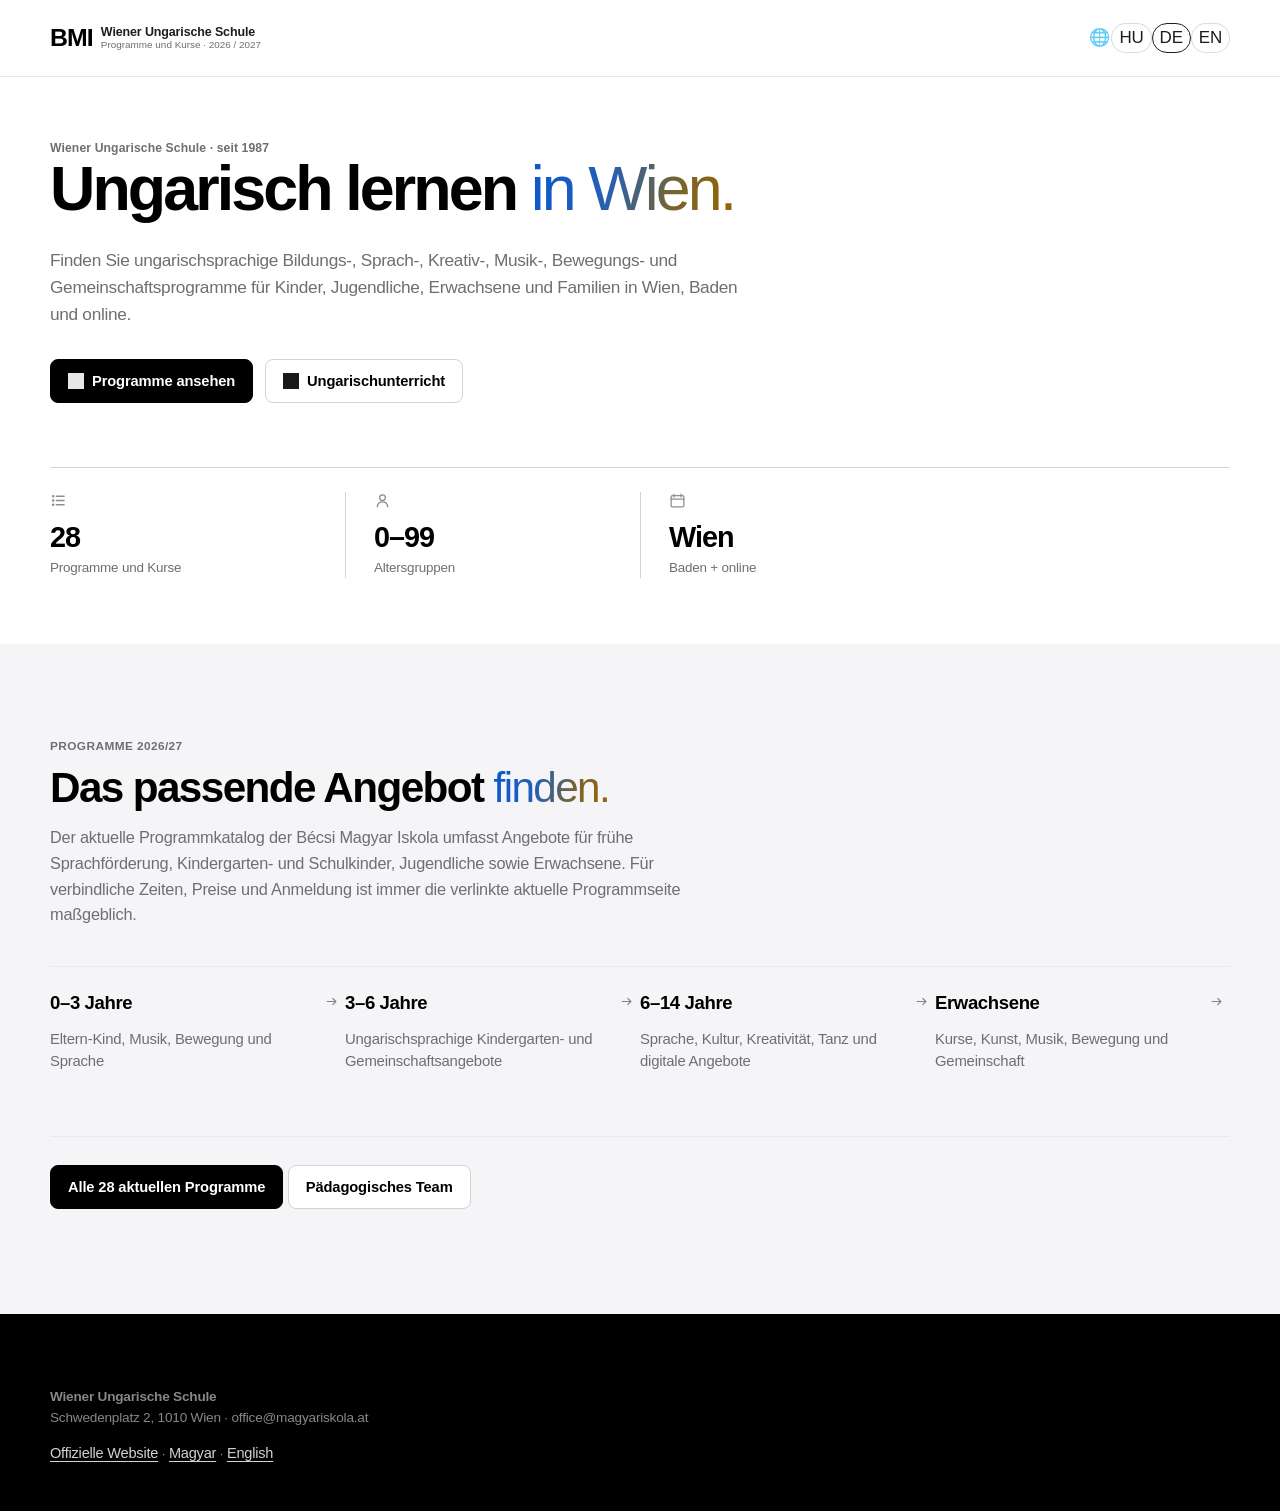
==== de/index.html @ 1c80b3ba "i18n: add German Program Selector landing" ====
<!doctype html>
<html lang="de-AT"><head>
<meta charset="utf-8"><meta name="viewport" content="width=device-width,initial-scale=1,viewport-fit=cover">
<title>Ungarisch lernen in Wien – Programme 2026/27 | Wiener Ungarische Schule</title>
<meta name="description" content="Ungarisch lernen in Wien: aktuelle ungarischsprachige Kurse, Kinderprogramme, Sprachförderung, Kultur- und Gemeinschaftsangebote der Wiener Ungarischen Schule.">
<link rel="canonical" href="https://programvalaszto.magyariskola.at/de/">
<link rel="alternate" hreflang="hu-AT" href="https://programvalaszto.magyariskola.at/"><link rel="alternate" hreflang="de-AT" href="https://programvalaszto.magyariskola.at/de/"><link rel="alternate" hreflang="en" href="https://programvalaszto.magyariskola.at/en/"><link rel="alternate" hreflang="x-default" href="https://programvalaszto.magyariskola.at/">
<meta name="robots" content="index,follow,max-snippet:-1,max-image-preview:large"><meta property="og:locale" content="de_AT"><meta property="og:title" content="Ungarisch lernen in Wien – Programme 2026/27"><meta property="og:description" content="Ungarischsprachige Bildung, Kurse und Gemeinschaftsprogramme in Wien für Kinder und Erwachsene.">
<link rel="stylesheet" href="../styles.css?v=20260929-i18n"><link rel="stylesheet" href="../ui-20260821.css?v=human-editorial-v2"><link rel="stylesheet" href="../recommendation-polish.css?v=human-editorial-v3">
<script type="application/ld+json">{"@context":"https://schema.org","@graph":[{"@type":["EducationalOrganization","School"],"@id":"https://www.magyariskola.at/#school","name":"Bécsi Magyar Iskola","alternateName":["BMI","Wiener Ungarische Schule","WUS"],"url":"https://www.magyariskola.at/","foundingDate":"1987","address":{"@type":"PostalAddress","streetAddress":"Schwedenplatz 2","postalCode":"1010","addressLocality":"Wien","addressCountry":"AT"}},{"@type":"WebPage","@id":"https://programvalaszto.magyariskola.at/de/#page","url":"https://programvalaszto.magyariskola.at/de/","name":"Ungarisch lernen in Wien – Programme 2026/27","inLanguage":"de-AT","about":{"@id":"https://www.magyariskola.at/#school"}}]}</script>
</head><body>
<a class="skip-link" href="#main">Zum Inhalt</a>
<header class="site-head"><div class="wrap head-in"><a class="brand" href="./"><img class="brand-logo" src="../bmi-header-logo.png" alt="Wiener Ungarische Schule" width="168" height="83"><span><span class="n">Wiener Ungarische Schule</span><br><span class="s">Programme und Kurse · 2026 / 2027</span></span></a><nav class="nav" aria-label="Hauptnavigation"><a class="item" href="#programme">Programme</a><a class="item" href="https://tanarok.magyariskola.at/de/">Pädagog:innen</a><a class="item" href="https://www.magyariskola.at/">Schule</a></nav><div class="lang-switcher" aria-label="Sprache"><span aria-hidden="true">🌐</span><a href="/" lang="hu">HU</a><a href="/de/" lang="de" aria-current="page">DE</a><a href="/en/" lang="en">EN</a></div></div></header>
<main id="main">
<section class="hero"><div class="wrap"><div class="hero-meta"><span class="eyebrow">Wiener Ungarische Schule · seit 1987</span></div><h1>Ungarisch lernen <span class="headline-accent">in Wien.</span></h1><p class="lead">Finden Sie ungarischsprachige Bildungs-, Sprach-, Kreativ-, Musik-, Bewegungs- und Gemeinschaftsprogramme für Kinder, Jugendliche, Erwachsene und Familien in Wien, Baden und online.</p><div class="hero-actions"><a class="btn" href="#programme">Programme ansehen</a><a class="btn ghost" href="https://www.magyariskola.at/magyar-nyelv-oktat%C3%A1s-b%C3%A9cs">Ungarischunterricht</a></div><div class="stats"><div class="stat"><b>28</b><span>Programme und Kurse</span></div><div class="stat"><b>0–99</b><span>Altersgruppen</span></div><div class="stat"><b>Wien</b><span>Baden + online</span></div></div></div></section>
<section class="section tint" id="programme"><div class="wrap"><div class="section-head"><div class="kicker">Programme 2026/27</div><h2>Das passende Angebot <span class="headline-accent">finden.</span></h2><p>Der aktuelle Programmkatalog der Bécsi Magyar Iskola umfasst Angebote für frühe Sprachförderung, Kindergarten- und Schulkinder, Jugendliche sowie Erwachsene. Für verbindliche Zeiten, Preise und Anmeldung ist immer die verlinkte aktuelle Programmseite maßgeblich.</p></div>
<div class="tiles"><a class="tile" href="../korosztalyok.html#0-3"><b>0–3 Jahre</b><span>Eltern-Kind, Musik, Bewegung und Sprache</span></a><a class="tile" href="../korosztalyok.html#3-6"><b>3–6 Jahre</b><span>Ungarischsprachige Kindergarten- und Gemeinschaftsangebote</span></a><a class="tile" href="../korosztalyok.html#6-14"><b>6–14 Jahre</b><span>Sprache, Kultur, Kreativität, Tanz und digitale Angebote</span></a><a class="tile" href="../korosztalyok.html#felnott"><b>Erwachsene</b><span>Kurse, Kunst, Musik, Bewegung und Gemeinschaft</span></a></div>
<p style="margin-top:28px"><a class="btn" href="../foglalkozasok.html">Alle 28 aktuellen Programme</a> <a class="btn ghost" href="https://tanarok.magyariskola.at/de/">Pädagogisches Team</a></p></div></section>
</main>
<footer class="site-foot"><div class="wrap"><p><strong>Wiener Ungarische Schule</strong><br>Schwedenplatz 2, 1010 Wien · office@magyariskola.at</p><p><a href="https://www.magyariskola.at/">Offizielle Website</a> · <a href="/">Magyar</a> · <a href="/en/">English</a></p></div></footer>
</body></html>
---- styles.css ----
/* BMIPROGRAM — neutral structural foundation, 2026/27
   Visual decisions live in ui-20260821.css. This file contains restrained layout and component primitives only. */
:root{
  --ink:#1d1d1f;
  --muted:#6e6e73;
  --paper:#ffffff;
  --soft:#f5f5f7;
  --line:#d2d2d7;
  --radius:8px;
  --radius-sm:6px;
  --max:1180px;
}
*{box-sizing:border-box}
html{scroll-behavior:smooth;-webkit-text-size-adjust:100%}
body{margin:0;background:var(--paper);color:var(--ink);font-family:-apple-system,BlinkMacSystemFont,"SF Pro Text","SF Pro Display","Helvetica Neue",Helvetica,Arial,sans-serif;font-size:16px;line-height:1.58;-webkit-font-smoothing:antialiased}
img,svg{max-width:100%;height:auto}
a{color:inherit;text-decoration-thickness:.08em;text-underline-offset:.18em}
button,input,select,textarea{font:inherit}
[hidden]{display:none!important}
.wrap{width:min(calc(100% - 40px),var(--max));margin-inline:auto}
.skip-link{position:fixed;left:12px;top:12px;z-index:1000;transform:translateY(-180%);padding:10px 14px;border-radius:var(--radius);background:#000;color:#fff;font-weight:700}
.skip-link:focus{transform:none}
.site-head{position:sticky;top:0;z-index:100;background:#fff;border-bottom:1px solid var(--line)}
.head-in{min-height:76px;display:flex;align-items:center;justify-content:space-between;gap:20px}
.head-in::after{content:none!important;display:none!important}
.brand{display:flex;align-items:center;gap:11px;color:var(--ink);text-decoration:none;min-width:0}
.brand img{flex:0 0 auto}
.brand .n{font-weight:700;letter-spacing:-.015em}
.brand .s{font-size:.78rem;color:var(--muted)}
.nav{display:flex;align-items:center;gap:8px}
.nav .item{padding:10px 8px;text-decoration:none;color:var(--ink);font-size:.94rem;font-weight:600}
.jubilee-link{white-space:nowrap}
.btn{display:inline-flex;align-items:center;justify-content:center;gap:8px;min-height:44px;padding:10px 17px;border:1px solid #000;border-radius:var(--radius);background:#000;color:#fff;text-decoration:none;font-weight:700;cursor:pointer}
.btn.ghost{background:#fff;color:#000;border-color:var(--line)}
.menu-btn{display:none;border:1px solid var(--line);background:#fff;color:var(--ink);border-radius:var(--radius-sm);padding:9px 13px;font-weight:700}
.drawer{display:none;border-top:1px solid var(--line);background:#fff}
.drawer.open{display:block}
.drawer .wrap{padding-block:9px 16px}
.drawer a{display:block;padding:11px 2px;border-bottom:1px solid var(--line);color:var(--ink);text-decoration:none;font-weight:600}
.hero{padding:76px 0 58px;background:#fff}
.eyebrow,.kicker{display:inline-flex;align-items:center;gap:7px;color:var(--muted);font-weight:700;letter-spacing:.02em;font-size:.84rem}
.hero h1{max-width:900px;margin:15px 0 20px;font-size:clamp(2.35rem,6.2vw,4.8rem);line-height:.98;letter-spacing:-.055em}
.hero h1 .hl{position:relative;color:inherit}
.headline-accent{color:#0B57D0;font-weight:560}
@supports ((-webkit-background-clip:text) or (background-clip:text)){
  .headline-accent{background:linear-gradient(105deg,#0B57D0 0%,#245FB5 38%,#78642D 70%,#9A6400 100%);-webkit-background-clip:text;background-clip:text;color:transparent;-webkit-text-fill-color:transparent}
}
@media(forced-colors:active){.headline-accent{background:none;color:CanvasText;-webkit-text-fill-color:CanvasText}}
main p strong{color:var(--ink);font-weight:650}
.lead{max-width:800px;margin:0;color:var(--muted);font-size:clamp(1.03rem,1.8vw,1.25rem);line-height:1.65}
.hero-actions{display:flex;flex-wrap:wrap;gap:10px;margin-top:28px}
.stats{display:grid;grid-template-columns:repeat(4,1fr);gap:0;margin-top:42px}
.stat{padding:18px 20px;background:transparent;border:0}
.stat b{display:block;font-size:1.65rem;line-height:1.1;color:#000}
.stat span{display:block;margin-top:4px;color:var(--muted);font-size:.9rem}
.section{padding:70px 0;background:#fff}
.section.tint{background:var(--soft)}
.section-head{max-width:760px;margin-bottom:28px}
.section-head h2{margin:7px 0 10px;font-size:clamp(1.75rem,3.7vw,2.8rem);line-height:1.08;letter-spacing:-.035em}
.section-head p{margin:0;color:var(--muted);font-size:1.05rem}
.tiles{display:grid;grid-template-columns:repeat(4,minmax(0,1fr));gap:14px}
.tile{display:flex;flex-direction:column;min-height:170px;padding:21px;border:1px solid var(--line);border-radius:0;background:#fff;color:var(--ink);text-decoration:none}
.tile .em{font-size:1.8rem;margin-bottom:14px}
.tile b{font-size:1.06rem}
.tile>span:last-child{margin-top:5px;color:var(--muted);font-size:.93rem}
.prog{display:flex;gap:7px;margin:18px 0 22px}
.prog i{display:block;width:44px;height:5px;border-radius:0;background:var(--line)}
.prog i.on{background:#000}
#wizard{min-height:250px}
.wizard-card{padding:26px;border:1px solid var(--line);border-radius:0;background:#fff}
.wizard-card h3{margin:0 0 8px;font-size:1.42rem}
.wizard-card p{margin:0 0 18px;color:var(--muted)}
.choice-grid{display:grid;grid-template-columns:repeat(2,minmax(0,1fr));gap:10px}
.choice{width:100%;padding:14px 15px;border:1px solid var(--line);border-radius:var(--radius-sm);background:#fff;color:var(--ink);text-align:left;font-weight:600;cursor:pointer}
.wizard-nav{display:flex;justify-content:space-between;gap:10px;flex-wrap:wrap}
.result-grid{display:grid;grid-template-columns:repeat(3,minmax(0,1fr));gap:12px}
.result-card{padding:18px;border:1px solid var(--line);border-radius:0;background:#fff}
.result-card b{display:block;margin-bottom:5px}
.result-when{display:block;color:var(--muted);font-size:.9rem;margin:4px 0 10px}
.result-reason{font-size:.92rem}
.filters{display:flex;flex-wrap:wrap;gap:8px;margin:20px 0 18px}
.fchip{border:1px solid var(--line);background:#fff;color:var(--ink);border-radius:var(--radius-sm);padding:9px 13px;font-weight:600;cursor:pointer}
.count{color:var(--muted);font-weight:600}
.list{display:grid;gap:15px}
.item{padding:24px;border:1px solid var(--line);border-radius:0;background:#fff}
.item h3{margin:0 0 2px;font-size:1.35rem;line-height:1.25}
.item h3 a{text-decoration:none;color:var(--ink)}
.sub{color:var(--muted);font-size:.94rem}
.chips{display:flex;flex-wrap:wrap;gap:7px;margin-top:13px}
.chip{display:inline-flex;align-items:center;padding:6px 10px;border-radius:0;background:var(--soft);color:var(--ink);font-size:.8rem;font-weight:700}
.chip.age{background:var(--soft);color:var(--ink)}
.desc{color:var(--muted)}
.kv{list-style:none;margin:17px 0 0;padding:0;border-top:1px solid var(--line)}
.kv li{display:grid;grid-template-columns:minmax(95px,145px) 1fr;gap:14px;padding:9px 0;border-bottom:1px solid var(--line)}
.kv .k{font-weight:700;color:var(--ink)}
.bio{margin-top:16px;padding:15px 16px;border-radius:0;background:var(--soft);border:1px solid var(--line)}
.bio p{margin:5px 0 0}
.press{font-size:.9rem;color:var(--muted)}
.press span{font-weight:700;color:var(--ink)}
.site-foot{padding:46px 0 30px;background:#000;color:#d2d2d7}
.site-foot a{color:#fff}
.site-foot h4{margin:0 0 10px;color:#fff}
.foot-cols{display:grid;grid-template-columns:1.3fr 1fr 1fr;gap:32px}
.site-foot>div>p{color:#86868b;font-size:.85rem}
.footer-trust{margin-top:28px;padding-top:24px;border-top:1px solid #333}
.footer-trust p{color:#d2d2d7}
.official-note{max-width:900px}
.trust-links{display:flex;flex-wrap:wrap;gap:8px 16px;margin:12px 0}
.creator-credit{margin-bottom:0}
.faq,.faq-list{display:grid;gap:12px}
.faq details,.faq-item,details.faq{padding:17px 19px;border:1px solid var(--line);border-radius:0;background:#fff}
.faq summary,.faq-item summary,details.faq summary{cursor:pointer;font-weight:700}
.faq details p,.faq-item p,details.faq p{color:var(--muted)}
.faq-contact{margin-top:30px}
section[id]{scroll-margin-top:92px}
:focus-visible{outline:3px solid #000;outline-offset:3px}
@media(max-width:1120px){
  .nav{display:none}.menu-btn{display:inline-flex;margin-left:auto}
  .tiles{grid-template-columns:repeat(2,minmax(0,1fr))}.stats{grid-template-columns:repeat(2,minmax(0,1fr))}
  .result-grid{grid-template-columns:1fr}.foot-cols{grid-template-columns:1fr 1fr}.hero{padding-top:56px}
}
@media(max-width:640px){
  .wrap{width:min(calc(100% - 28px),var(--max))}.head-in{min-height:68px;gap:10px}.brand .s{display:none}
  .hero{padding:46px 0 42px}.hero h1{font-size:clamp(2.15rem,12vw,3.3rem)}.hero-actions{align-items:stretch}.hero-actions .btn{width:100%}
  .section{padding:50px 0}.tiles,.choice-grid,.stats,.foot-cols{grid-template-columns:1fr}.tile{min-height:0}.item{padding:18px}.kv li{grid-template-columns:1fr;gap:2px}
  .stat{padding:15px 17px}.wizard-card{padding:19px}.site-foot{padding-top:36px}
}
@media(prefers-reduced-motion:reduce){html{scroll-behavior:auto}*,*:before,*:after{transition:none!important;animation:none!important}}
.brand-logo{display:block;width:150px;max-height:54px;height:auto;flex:0 0 auto;object-fit:contain;object-position:left center}
@media(max-width:640px){.brand-logo{width:118px;max-height:44px}}

/* Contextual vector icon system — semantic, monochrome, no emoji/pseudo-font glyphs. */
.site-head .nav .item,.site-head .nav .btn,.site-head .drawer a{position:relative!important}
.site-head .nav .item{padding-left:22px!important}
.site-head .drawer a{padding-left:30px!important}
.site-head .nav a::after,.site-head .drawer a::after,.hero-actions a::before,.stat::before,a.tile::after{content:"";display:block;background-color:currentColor;-webkit-mask-repeat:no-repeat;mask-repeat:no-repeat;-webkit-mask-position:center;mask-position:center;-webkit-mask-size:contain;mask-size:contain;opacity:.72}
.site-head .nav a::after,.site-head .drawer a::after{position:absolute;width:14px;height:14px;left:0;top:50%;transform:translateY(-50%)}
.site-head a[href="index.html"]::after{--vicon:url("data:image/svg+xml,%3Csvg xmlns='http://www.w3.org/2000/svg' viewBox='0 0 24 24' fill='none' stroke='black' stroke-width='1.8' stroke-linecap='round' stroke-linejoin='round'%3E%3Cpath d='M12 3l1.55 4.45L18 9l-4.45 1.55L12 15l-1.55-4.45L6 9l4.45-1.55L12 3Z'/%3E%3C/svg%3E");-webkit-mask-image:var(--vicon);mask-image:var(--vicon)}
.site-head a[href="foglalkozasok.html"]::after{--vicon:url("data:image/svg+xml,%3Csvg xmlns='http://www.w3.org/2000/svg' viewBox='0 0 24 24' fill='none' stroke='black' stroke-width='1.8'%3E%3Crect x='4' y='4' width='6' height='6' rx='1'/%3E%3Crect x='14' y='4' width='6' height='6' rx='1'/%3E%3Crect x='4' y='14' width='6' height='6' rx='1'/%3E%3Crect x='14' y='14' width='6' height='6' rx='1'/%3E%3C/svg%3E");-webkit-mask-image:var(--vicon);mask-image:var(--vicon)}
.site-head a[href="korosztalyok.html"]::after{--vicon:url("data:image/svg+xml,%3Csvg xmlns='http://www.w3.org/2000/svg' viewBox='0 0 24 24' fill='none' stroke='black' stroke-width='1.8' stroke-linecap='round'%3E%3Ccircle cx='9' cy='8' r='3'/%3E%3Cpath d='M3.5 19c.5-3 2.5-5 5.5-5s5 2 5.5 5'/%3E%3Ccircle cx='17' cy='9' r='2.3'/%3E%3Cpath d='M15.5 14.5c2.7-.3 4.7 1.4 5 4'/%3E%3C/svg%3E");-webkit-mask-image:var(--vicon);mask-image:var(--vicon)}
.site-head a[href="gyik.html"]::after{--vicon:url("data:image/svg+xml,%3Csvg xmlns='http://www.w3.org/2000/svg' viewBox='0 0 24 24' fill='none' stroke='black' stroke-width='1.8' stroke-linecap='round'%3E%3Ccircle cx='12' cy='12' r='9'/%3E%3Cpath d='M9.7 9a2.5 2.5 0 0 1 4.7 1.2c0 2-2.4 2.3-2.4 4M12 17.5h.01'/%3E%3C/svg%3E");-webkit-mask-image:var(--vicon);mask-image:var(--vicon)}
.site-head a[href*="tortenetunk"]::after{--vicon:url("data:image/svg+xml,%3Csvg xmlns='http://www.w3.org/2000/svg' viewBox='0 0 24 24' fill='none' stroke='black' stroke-width='1.8' stroke-linejoin='round'%3E%3Cpath d='M12 3l2.2 4.4L19 8.1l-3.5 3.4.8 4.8L12 14l-4.3 2.3.8-4.8L5 8.1l4.8-.7L12 3Z'/%3E%3C/svg%3E");-webkit-mask-image:var(--vicon);mask-image:var(--vicon)}
.site-head a[href*="2026.magyariskola.at"]::after{--vicon:url("data:image/svg+xml,%3Csvg xmlns='http://www.w3.org/2000/svg' viewBox='0 0 24 24' fill='none' stroke='black' stroke-width='1.8' stroke-linecap='round' stroke-linejoin='round'%3E%3Cpath d='M6 3h8l4 4v14H6zM14 3v5h5M9 12h6M9 16h6'/%3E%3C/svg%3E");-webkit-mask-image:var(--vicon);mask-image:var(--vicon)}
.site-head .nav .btn{padding-left:38px!important}.site-head .nav .btn::after{left:16px!important;background-color:#fff;opacity:.9}
.site-head .drawer a[href="https://www.magyariskola.at"]::after{--vicon:url("data:image/svg+xml,%3Csvg xmlns='http://www.w3.org/2000/svg' viewBox='0 0 24 24' fill='none' stroke='black' stroke-width='1.8' stroke-linecap='round' stroke-linejoin='round'%3E%3Cpath d='M4 5.5A3.5 3.5 0 0 1 7.5 2H11v17H7.5A3.5 3.5 0 0 0 4 22zM20 5.5A3.5 3.5 0 0 0 16.5 2H13v17h3.5A3.5 3.5 0 0 1 20 22z'/%3E%3C/svg%3E");-webkit-mask-image:var(--vicon);mask-image:var(--vicon)}
.hero-actions a::before{width:16px;height:16px;flex:0 0 16px;opacity:.9}
.hero-actions a[href="#kereso"]::before{--vicon:url("data:image/svg+xml,%3Csvg xmlns='http://www.w3.org/2000/svg' viewBox='0 0 24 24' fill='none' stroke='black' stroke-width='1.9' stroke-linecap='round' stroke-linejoin='round'%3E%3Cpath d='M5 12h13M14 7l5 5-5 5'/%3E%3C/svg%3E");-webkit-mask-image:var(--vicon);mask-image:var(--vicon)}
.hero-actions a[href="foglalkozasok.html"]::before{--vicon:url("data:image/svg+xml,%3Csvg xmlns='http://www.w3.org/2000/svg' viewBox='0 0 24 24' fill='none' stroke='black' stroke-width='1.8' stroke-linecap='round'%3E%3Cpath d='M9 6h11M9 12h11M9 18h11'/%3E%3Ccircle cx='4.5' cy='6' r='1'/%3E%3Ccircle cx='4.5' cy='12' r='1'/%3E%3Ccircle cx='4.5' cy='18' r='1'/%3E%3C/svg%3E");-webkit-mask-image:var(--vicon);mask-image:var(--vicon)}
.hero-actions .ghost::before{background-color:#000}
.stat::before{width:17px;height:17px;margin-bottom:13px;color:var(--muted);background-color:var(--muted);opacity:.78}
.stat:nth-child(1)::before{--vicon:url("data:image/svg+xml,%3Csvg xmlns='http://www.w3.org/2000/svg' viewBox='0 0 24 24' fill='none' stroke='black' stroke-width='1.8' stroke-linecap='round'%3E%3Cpath d='M9 6h11M9 12h11M9 18h11'/%3E%3Ccircle cx='4.5' cy='6' r='1'/%3E%3Ccircle cx='4.5' cy='12' r='1'/%3E%3Ccircle cx='4.5' cy='18' r='1'/%3E%3C/svg%3E");-webkit-mask-image:var(--vicon);mask-image:var(--vicon)}
.stat:nth-child(2)::before{--vicon:url("data:image/svg+xml,%3Csvg xmlns='http://www.w3.org/2000/svg' viewBox='0 0 24 24' fill='none' stroke='black' stroke-width='1.8' stroke-linecap='round'%3E%3Ccircle cx='12' cy='8' r='4'/%3E%3Cpath d='M4.5 21c.7-4.4 3.1-7 7.5-7s6.8 2.6 7.5 7'/%3E%3C/svg%3E");-webkit-mask-image:var(--vicon);mask-image:var(--vicon)}
.stat:nth-child(3)::before{--vicon:url("data:image/svg+xml,%3Csvg xmlns='http://www.w3.org/2000/svg' viewBox='0 0 24 24' fill='none' stroke='black' stroke-width='1.8' stroke-linecap='round'%3E%3Crect x='3' y='5' width='18' height='16' rx='2'/%3E%3Cpath d='M7 3v4M17 3v4M3 10h18'/%3E%3C/svg%3E");-webkit-mask-image:var(--vicon);mask-image:var(--vicon)}
.stat:nth-child(4)::before{--vicon:url("data:image/svg+xml,%3Csvg xmlns='http://www.w3.org/2000/svg' viewBox='0 0 24 24' fill='none' stroke='black' stroke-width='1.8' stroke-linecap='round' stroke-linejoin='round'%3E%3Cpath d='M12 21s6-5.2 6-11a6 6 0 1 0-12 0c0 5.8 6 11 6 11Z'/%3E%3Ccircle cx='12' cy='10' r='2'/%3E%3C/svg%3E");-webkit-mask-image:var(--vicon);mask-image:var(--vicon)}
a.tile{position:relative!important;padding-right:34px!important}a.tile::after{position:absolute;width:15px;height:15px;right:6px;top:27px;--vicon:url("data:image/svg+xml,%3Csvg xmlns='http://www.w3.org/2000/svg' viewBox='0 0 24 24' fill='none' stroke='black' stroke-width='1.8' stroke-linecap='round' stroke-linejoin='round'%3E%3Cpath d='M5 12h13M14 7l5 5-5 5'/%3E%3C/svg%3E");-webkit-mask-image:var(--vicon);mask-image:var(--vicon);opacity:.52}
@media(max-width:640px){.site-head .drawer a{padding-left:30px!important}.stat::before{margin-bottom:10px}a.tile::after{top:23px;right:2px}}
\n
.lang-switcher{display:flex;align-items:center;gap:6px;margin-left:auto;font-size:12px;font-weight:700;letter-spacing:.04em;white-space:nowrap}
.lang-switcher>span{opacity:.65;margin-right:2px}
.lang-switcher a{display:inline-flex;align-items:center;justify-content:center;min-width:30px;height:30px;padding:0 7px;border:1px solid rgba(23,48,66,.16);border-radius:999px;text-decoration:none;color:inherit;background:#fff}
.lang-switcher a:hover,.lang-switcher a:focus-visible,.lang-switcher a[aria-current="page"]{border-color:currentColor}
@media(max-width:900px){.lang-switcher{margin-left:8px}.lang-switcher a{min-width:28px;height:28px;padding:0 6px}}
---- ui-20260821.css ----
/* BMIPROGRAM — human editorial monochrome design system, 2026/27
   Quiet institutional design: restrained, typographic, useful.
   Uses the operating system UI font stack; no proprietary font files are bundled. */
:root{
  --ink:#1d1d1f;
  --black:#000000;
  --muted:#6e6e73;
  --muted-2:#86868b;
  --paper:#ffffff;
  --soft:#f5f5f7;
  --soft-2:#fbfbfd;
  --line:#d2d2d7;
  --line-soft:#e8e8ed;
  --focus:#1d1d1f;
  --radius:8px;
  --radius-sm:6px;
  --max:1180px;
}
*{box-sizing:border-box}
html{-webkit-text-size-adjust:100%;scroll-behavior:smooth;background:var(--paper)}
body{margin:0;overflow-x:hidden;background:var(--paper)!important;color:var(--ink)!important;font-family:-apple-system,BlinkMacSystemFont,"SF Pro Text","SF Pro Display","Helvetica Neue",Helvetica,Arial,sans-serif!important;font-size:17px;font-synthesis:none;font-weight:400;letter-spacing:-.012em;line-height:1.5;text-rendering:optimizeLegibility;-webkit-font-smoothing:antialiased}
a{color:inherit}.wrap{width:min(calc(100% - 48px),var(--max))!important;margin-inline:auto}.skip-link{background:var(--black)!important;color:#fff!important}

/* Header: opaque, calm, institutional. No glassmorphism. */
.site-head{position:sticky!important;top:0;z-index:50;background:var(--paper)!important;color:var(--ink)!important;border-bottom:1px solid var(--line-soft)!important;box-shadow:none!important;-webkit-backdrop-filter:none!important;backdrop-filter:none!important}
.head-in{min-height:62px!important;gap:24px!important}.brand{display:flex!important;align-items:center!important;gap:12px!important;color:var(--ink)!important;text-decoration:none!important;min-width:0}.brand::before{content:"BMI";display:inline-block;color:var(--black);font-size:.96rem;line-height:1;font-weight:700;letter-spacing:-.02em;white-space:nowrap}.brand .n{color:var(--ink)!important;font-size:.92rem!important;font-weight:600!important;letter-spacing:-.01em!important}.brand .s{color:var(--muted)!important;font-size:.72rem!important;font-weight:400!important;letter-spacing:0!important}.brand-logo{position:absolute!important;width:1px!important;height:1px!important;max-width:1px!important;max-height:1px!important;opacity:0!important;overflow:hidden!important;pointer-events:none!important}.nav{gap:24px!important}.nav .item{display:inline-flex!important;align-items:center!important;padding:8px 0!important;background:transparent!important;border:0!important;color:var(--muted)!important;font-size:.78rem!important;font-weight:500!important;text-decoration:none!important;white-space:nowrap!important}.nav .item::before,.drawer a::before{display:none!important;content:none!important}.nav .item:hover,.nav .item:focus-visible,.nav .item[aria-current="page"]{background:transparent!important;color:var(--black)!important;box-shadow:none!important}.menu-btn{display:none;margin-left:auto;min-height:36px!important;padding:7px 10px!important;border:1px solid var(--line)!important;border-radius:var(--radius-sm)!important;background:var(--paper)!important;color:var(--black)!important;box-shadow:none!important;font:inherit!important;font-size:.84rem!important;font-weight:600!important}.drawer{background:var(--paper)!important;border-top:1px solid var(--line-soft)!important;box-shadow:none!important}.drawer .wrap{padding-top:5px!important;padding-bottom:18px!important}.drawer a{display:block!important;padding:14px 0!important;border-bottom:1px solid var(--line-soft)!important;background:transparent!important;color:var(--ink)!important;font-size:.96rem!important;font-weight:500!important;text-decoration:none!important}.drawer a:hover,.drawer a:focus-visible,.drawer a[aria-current="page"]{background:transparent!important;color:var(--black)!important;box-shadow:none!important}

/* Hero: editorial scale, not a promotional AI landing-page billboard. */
.hero{position:relative!important;isolation:isolate;min-height:auto!important;overflow:hidden!important;padding:94px 0 66px!important;background:var(--paper)!important;color:var(--ink)!important;border:0!important}.hero::before,.hero::after{display:none!important;content:none!important;animation:none!important}.hero .vienna-skyline{display:none!important}.hero .wrap{position:relative;z-index:2}.hero-mark{width:clamp(156px,18vw,218px)!important;margin:0 0 32px!important;line-height:0!important}.hero-mark img{display:block!important;width:100%!important;height:auto!important;max-height:108px!important;object-fit:contain!important;object-position:left center!important;filter:grayscale(1) contrast(1.05)!important;opacity:.94!important}.eyebrow{display:inline-flex!important;align-items:center!important;padding:0!important;border:0!important;border-radius:0!important;background:transparent!important;box-shadow:none!important;color:var(--muted)!important;filter:grayscale(1);font-size:.76rem!important;font-weight:600!important;letter-spacing:.01em!important;text-transform:none!important}.hero h1{max-width:880px!important;margin:20px 0 27px!important;color:var(--black)!important;font-family:-apple-system,BlinkMacSystemFont,"SF Pro Display","Helvetica Neue",Helvetica,Arial,sans-serif!important;font-size:clamp(3rem,5.8vw,5rem)!important;font-weight:620!important;letter-spacing:-.052em!important;line-height:.98!important;text-wrap:balance;text-shadow:none!important}.hero h1 .hl{color:var(--black)!important;text-shadow:none!important}.hero h1 .hl svg{display:none!important}.hero .lead{max-width:700px!important;margin:0!important;color:var(--muted)!important;font-size:clamp(1.05rem,1.35vw,1.2rem)!important;font-weight:400!important;letter-spacing:-.018em!important;line-height:1.55!important;text-shadow:none!important}.hero-actions{display:flex!important;flex-wrap:wrap!important;gap:12px!important;margin-top:31px!important}

/* Controls: practical rectangular controls, not a sea of pills. */
.btn{min-height:44px!important;padding:10px 17px!important;border:1px solid var(--black)!important;border-radius:var(--radius)!important;background:var(--black)!important;color:#fff!important;box-shadow:none!important;font:inherit!important;font-size:.92rem!important;font-weight:600!important;letter-spacing:-.01em!important;text-decoration:none!important;transition:background-color .14s ease,color .14s ease,border-color .14s ease!important}.btn:hover,.btn:focus-visible{background:#2c2c2e!important;border-color:#2c2c2e!important;color:#fff!important;box-shadow:none!important;transform:none!important}.btn.ghost{background:var(--paper)!important;color:var(--black)!important;border-color:var(--line)!important;box-shadow:none!important}.btn.ghost:hover,.btn.ghost:focus-visible{background:var(--soft)!important;color:var(--black)!important;border-color:#b8b8bd!important}.btn.sun{background:var(--black)!important;color:#fff!important;border-color:var(--black)!important;box-shadow:none!important}.choice{min-height:56px!important;border:1px solid var(--line)!important;border-radius:var(--radius-sm)!important;background:var(--paper)!important;color:var(--ink)!important;box-shadow:none!important;font-weight:500!important}.choice:hover,.choice:focus-visible{border-color:var(--black)!important;background:var(--paper)!important;color:var(--black)!important}.choice[aria-pressed="true"],.choice.selected{background:var(--black)!important;border-color:var(--black)!important;color:#fff!important}.fchip{border:1px solid var(--line)!important;border-radius:var(--radius-sm)!important;background:var(--paper)!important;color:var(--ink)!important;box-shadow:none!important;font-weight:500!important}.fchip:hover,.fchip:focus-visible{border-color:var(--black)!important;background:var(--paper)!important;color:var(--black)!important}.fchip[aria-pressed="true"]{background:var(--black)!important;border-color:var(--black)!important;color:#fff!important}

/* Facts remain part of the hero. */
.stats{display:grid!important;grid-template-columns:repeat(4,minmax(0,1fr))!important;gap:0!important;margin-top:64px!important;padding:24px 0 0!important;border-top:1px solid var(--line)!important;background:transparent!important}.stat{min-width:0!important;padding:0 28px 0 0!important;border:0!important;border-radius:0!important;background:transparent!important;box-shadow:none!important;-webkit-backdrop-filter:none!important;backdrop-filter:none!important}.stat:not(:first-child){padding-left:28px!important;border-left:1px solid var(--line)!important}.stat b{display:block!important;color:var(--black)!important;font-size:1.8rem!important;font-weight:600!important;letter-spacing:-.035em!important;line-height:1.05!important;text-shadow:none!important}.stat span{display:block!important;margin-top:6px!important;color:var(--muted)!important;font-size:.84rem!important;opacity:1!important;text-shadow:none!important}

/* Sections: quieter scale and less templated alternation. */
.section{position:relative!important;padding:88px 0!important;background:var(--paper)!important;color:var(--ink)!important}.section.tint{background:var(--soft)!important}.section-head{max-width:760px!important;margin-bottom:38px!important}.section-head h2{margin:8px 0 14px!important;color:var(--black)!important;font-family:-apple-system,BlinkMacSystemFont,"SF Pro Display","Helvetica Neue",Helvetica,Arial,sans-serif!important;font-size:clamp(2.1rem,4.1vw,3.65rem)!important;font-weight:620!important;letter-spacing:-.045em!important;line-height:1.02!important}.section-head p{max-width:690px!important;color:var(--muted)!important;font-size:1.02rem!important;line-height:1.58!important}.kicker{color:var(--muted)!important;font-size:.74rem!important;font-weight:600!important;letter-spacing:.035em!important;text-transform:uppercase!important}

/* Content blocks: editorial rows and rules instead of rounded floating cards. */
.tiles{gap:0!important;border-top:1px solid var(--line-soft)!important}.tile,.item,.result-card,details.faq,.wizard-card{background:transparent!important;border:0!important;box-shadow:none!important;color:var(--ink)!important}.tiles>.tile{padding:25px 20px 26px 0!important;border-bottom:1px solid var(--line-soft)!important;border-radius:0!important}.tiles>.tile:not(:last-child){border-right:0!important}a.tile{transition:none!important}a.tile:hover,a.tile:focus-visible{border-color:var(--line)!important;transform:none!important;box-shadow:none!important;background:transparent!important}div.tile{border-radius:0!important;box-shadow:none!important}.tile .em{display:none!important}.tile b,.item h3 a,.result-title{color:var(--black)!important;font-weight:600!important;letter-spacing:-.02em!important}.tile b{display:block!important;margin-bottom:8px!important;font-size:1.16rem!important;line-height:1.22!important}.tile>span:last-child,.sub,.desc,.result-meta,.result-when,details.faq p{color:var(--muted)!important}.tile>span:last-child{display:block!important;line-height:1.52!important}.item{padding:26px 0!important;border-bottom:1px solid var(--line-soft)!important;border-radius:0!important}.item:first-child{border-top:1px solid var(--line-soft)!important}.item h3{margin-bottom:8px!important}.item h3 a:hover{color:var(--black)!important;text-decoration:underline!important;text-underline-offset:3px}.chip{padding:0 10px 0 0!important;border:0!important;border-radius:0!important;background:transparent!important;color:var(--muted)!important;font-size:.76rem!important}.chip.age{background:transparent!important;color:var(--ink)!important;font-weight:600!important}.kv .k{color:var(--ink)!important;font-weight:600!important}.bio{background:transparent!important;border:0!important;border-left:2px solid var(--line)!important;border-radius:0!important;padding-left:16px!important}

/* Finder: one structured form surface, not a floating card stack. */
.wizard-card{padding:30px 0!important;border-top:1px solid var(--line)!important;border-bottom:1px solid var(--line)!important;border-radius:0!important}.wizard-card h3{color:var(--black)!important;font-size:clamp(1.55rem,2.8vw,2.15rem)!important;font-weight:600!important;letter-spacing:-.032em!important}.wizard-card p{color:var(--muted)!important}.prog{gap:6px!important}.prog i{height:2px!important;border-radius:0!important;background:var(--line)!important}.prog i.on{background:var(--black)!important}.step-trail span{background:transparent!important;border-radius:0!important;color:var(--muted-2)!important}.step-trail .current{color:var(--black)!important;border-bottom-color:var(--black)!important}

/* FAQ: document-like accordions. */
.faq-list{gap:0!important;border-top:1px solid var(--line-soft)!important}details.faq{border-radius:0!important;background:transparent!important;border-bottom:1px solid var(--line-soft)!important}details.faq summary{padding:20px 0!important;color:var(--black)!important;font-weight:600!important;letter-spacing:-.015em!important}details.faq p{padding:0 0 22px!important;line-height:1.58!important}

/* Footer */
.site-foot{padding:58px 0 32px!important;background:var(--black)!important;color:#f5f5f7!important;border:0!important}.site-foot,.site-foot a{color:#d2d2d7!important}.site-foot a:hover,.site-foot a:focus-visible{color:#fff!important}.site-foot h4{color:#fff!important;font-weight:600!important}.site-foot>div>p,.footer-trust p{color:#86868b!important}

:focus-visible{outline:3px solid var(--focus)!important;outline-offset:4px!important}
@media(max-width:1120px){.nav{display:none!important}.menu-btn{display:inline-flex!important}.hero{padding-top:82px!important}.hero-mark{width:170px!important;margin-bottom:28px!important}}
@media(max-width:720px){.wrap{width:min(calc(100% - 40px),var(--max))!important}.head-in{min-height:58px!important;gap:10px!important}.brand{gap:9px!important}.brand::before{font-size:.9rem!important}.brand .n{font-size:.87rem!important;white-space:nowrap!important}.brand .s{display:none!important}.menu-btn{min-height:34px!important;padding:6px 9px!important}.hero{padding:64px 0 44px!important}.hero-mark{width:138px!important;margin-bottom:24px!important}.hero-mark img{max-height:70px!important}.eyebrow{font-size:.71rem!important}.hero h1{max-width:none!important;margin:17px 0 22px!important;font-size:clamp(2.55rem,11.2vw,3.7rem)!important;line-height:.98!important;letter-spacing:-.052em!important;text-wrap:initial!important}.hero h1 .hl{display:inline-block!important;white-space:nowrap!important;font-size:.7em!important;letter-spacing:-.045em!important}.hero .lead{max-width:31em!important;font-size:1rem!important;line-height:1.52!important}.hero-actions{margin-top:26px!important;gap:9px!important}.hero-actions .btn{width:100%!important;justify-content:center!important;text-align:center!important}.stats{grid-template-columns:repeat(2,minmax(0,1fr))!important;margin-top:46px!important;padding-top:20px!important;row-gap:24px!important}.stat{padding:0 16px 0 0!important}.stat:not(:first-child){padding-left:0!important;border-left:0!important}.stat:nth-child(even){padding-left:18px!important;border-left:1px solid var(--line)!important}.stat b{font-size:1.55rem!important}.stat span{font-size:.77rem!important;margin-top:4px!important}.section{padding:66px 0!important}.section-head{margin-bottom:29px!important}.section-head h2{font-size:clamp(2rem,9vw,2.9rem)!important}.tiles,.choice-grid,.foot-cols{grid-template-columns:1fr!important}.tiles>.tile{padding:21px 0!important}.wizard-card{padding:24px 0!important;border-radius:0!important}.item{padding:21px 0!important;border-radius:0!important}}
@media(max-width:390px){.wrap{width:min(calc(100% - 32px),var(--max))!important}.hero-mark{width:126px!important;margin-bottom:22px!important}.hero h1{font-size:clamp(2.35rem,11.6vw,3.15rem)!important}.hero h1 .hl{font-size:.68em!important}.tiles>.tile{padding:20px 0!important}}
@media(prefers-reduced-motion:reduce){html{scroll-behavior:auto!important}*,*:before,*:after{animation:none!important;transition:none!important;transform:none!important}}

/* Brand identity + hamburger-first navigation, 2026-08-23 */
.site-head .nav{display:none!important}
.site-head .menu-btn{display:inline-flex!important;align-items:center!important;gap:8px!important}
.site-head .menu-btn::before{content:"";width:15px;height:1.5px;display:block;background:currentColor;box-shadow:0 5px 0 currentColor,0 10px 0 currentColor;margin-top:-10px;transform:translateY(5px)}
.hero-identity{display:flex!important;align-items:flex-end!important;gap:24px!important;margin:0 0 34px!important;text-align:left!important}
.hero-identity .hero-mark{flex:0 0 auto!important;margin:0!important;width:clamp(156px,18vw,218px)!important}
.hero-identity .hero-mark img{filter:none!important;opacity:1!important;object-position:left center!important}
.hero-meta{display:flex!important;flex-direction:column!important;align-items:flex-start!important;gap:7px!important;padding-bottom:4px!important;text-align:left!important}
.hero-school-line{display:flex!important;align-items:baseline!important;flex-wrap:wrap!important;gap:7px 12px!important}
.hero-school-name{color:var(--black)!important;font-size:.9rem!important;font-weight:620!important;letter-spacing:-.015em!important}
.hero-founded{font-size:.78rem!important;font-weight:620!important;letter-spacing:.01em!important;text-transform:lowercase!important}
.hero-meta .eyebrow{display:block!important;filter:none!important;text-align:left!important}
@media(max-width:720px){.hero-identity{flex-direction:column!important;align-items:flex-start!important;gap:12px!important;margin-bottom:26px!important}.hero-identity .hero-mark{width:138px!important;margin:0!important}.hero-meta{align-items:flex-start!important;padding-bottom:0!important;text-align:left!important}.hero-school-line{justify-content:flex-start!important;text-align:left!important}.hero-meta .eyebrow{text-align:left!important}.hero h1{margin-top:0!important}}
@media(max-width:390px){.hero-identity .hero-mark{width:126px!important}.hero-school-name{font-size:.84rem!important}.hero-founded{font-size:.72rem!important}}
---- recommendation-polish.css ----
/* BMIPROGRAM — finder-only monochrome refinements. Global design lives in ui-20260821.css. */
/* Editorial emphasis: one tonal accent per headline, selective bold in supporting copy. */
.hero h1 .headline-accent,.section-head h2 .headline-accent{color:#6e6e73!important;font-weight:520!important}
main p strong{color:#1d1d1f!important;font-weight:650!important}
.hero .lead strong,.section-head p strong{letter-spacing:-.01em}
.step-trail{display:flex;flex-wrap:wrap;gap:7px 14px;margin:0 0 24px;padding-bottom:15px;border-bottom:1px solid #e8e8ed;color:#86868b;font-size:.76rem;letter-spacing:0}
.step-trail span{position:relative;white-space:nowrap;padding:4px 0;background:transparent;border:0;border-radius:0}
.step-trail span:not(:last-child)::after{content:'→';position:absolute;left:calc(100% + 5px);color:#b8b8bd}
.step-trail .current{color:#000;font-weight:600;border-bottom:2px solid #000}
.result-grid{align-items:start;gap:0 clamp(40px,4vw,68px)!important;border-top:1px solid #e8e8ed}
.result-card{position:relative;min-width:0;padding:25px 0!important;border-radius:0!important;background:transparent!important;border:0!important;border-bottom:1px solid #e8e8ed!important;box-shadow:none!important}
.result-card-primary{border-color:#000!important;box-shadow:none!important;transform:none!important}
.result-card-primary::before{display:none!important;content:none!important}
.result-title{display:block;margin-top:7px;color:#000!important;font-size:1.16rem;font-weight:600;letter-spacing:-.02em}
.result-meta{margin:5px 0;color:#6e6e73!important;font-size:.91rem;line-height:1.48}
.result-reason{position:relative;margin-top:16px;padding:14px 0 0;border-top:1px solid #e8e8ed;color:#1d1d1f!important;line-height:1.52}
.result-reason::before{display:none!important;content:none!important}
.result-reason strong{display:block;margin-bottom:5px;color:#1d1d1f!important;font-size:.74rem;line-height:1.2;letter-spacing:.025em;text-transform:uppercase}
.external-schools{margin-top:32px;padding:24px 0;border:0;border-top:1px solid #d2d2d7;border-bottom:1px solid #d2d2d7;border-radius:0;background:transparent}
.external-schools>b{display:block;margin-top:7px;font-size:1.03rem;color:#000}
.external-schools p{max-width:760px;color:#6e6e73}
.external-schools .wizard-nav{justify-content:flex-start;margin-top:15px}
.external-schools .btn.ghost{background:#fff!important}
.result-actions{margin-top:28px;padding-top:18px;border-top:1px solid #e8e8ed}
.hero-actions .btn:not(.ghost){color:#fff!important}
.hero-actions .btn:not(.ghost):hover,.hero-actions .btn:not(.ghost):focus-visible{color:#fff!important}
.site-foot .foot-cols{gap:34px}
.site-foot h4{margin-bottom:10px;font-size:.93rem;letter-spacing:-.015em}
.site-foot,.site-foot a{font-size:.91rem;line-height:1.58}
.footer-trust{margin-top:34px;padding-top:22px;border-top:1px solid #2c2c2e}
.footer-trust p{max-width:900px;margin:0 0 9px;font-size:.82rem;line-height:1.52;opacity:1}
.footer-trust .official-note{font-size:.86rem}
.footer-trust .creator-credit{margin-top:13px}
.site-head .brand{align-items:center!important;gap:8px!important}
.site-head .brand::before{font-size:1.55rem!important;line-height:1!important;font-weight:720!important;letter-spacing:-.035em!important}
.site-head .brand>span{display:flex!important;flex-direction:column!important;justify-content:center!important;align-items:flex-start!important;gap:1px!important;line-height:1!important}
.site-head .brand>span>br{display:none!important}
.site-head .brand .n{display:block!important;font-size:.78rem!important;line-height:1.05!important;font-weight:650!important;margin:0!important}
.site-head .brand .s{display:block!important;font-size:.62rem!important;line-height:1.05!important;font-weight:400!important;margin:0!important;white-space:nowrap!important}
.hero-identity{align-items:center!important}.hero-identity .hero-mark{align-self:center!important}.hero-meta{align-self:center!important;justify-content:center!important;padding-bottom:0!important}.hero-school-line{align-items:center!important}.hero-meta .eyebrow{margin:0!important;line-height:1.2!important}
.site-head .menu-btn{display:inline-flex!important;align-items:center!important;justify-content:center!important;gap:9px!important;line-height:1!important}
.site-head .menu-btn::before{content:""!important;display:inline-block!important;flex:0 0 15px!important;width:15px!important;height:12px!important;margin:0!important;background:linear-gradient(to bottom,currentColor 0 1.5px,transparent 1.5px 5.25px,currentColor 5.25px 6.75px,transparent 6.75px 10.5px,currentColor 10.5px 12px)!important;box-shadow:none!important;transform:none!important;align-self:center!important}
.site-head .drawer{background:#f5f5f7!important;border-top:1px solid #e8e8ed!important}.site-head .drawer .wrap{background:#f5f5f7!important}.site-head .drawer a{background:transparent!important;color:#1d1d1f!important;border-bottom-color:#dedee3!important}.site-head .drawer a:hover,.site-head .drawer a:focus-visible,.site-head .drawer a[aria-current="page"]{background:#ececef!important;color:#000!important}
#kereso .wizard-card{max-width:920px;margin-inline:auto}#locationForm{display:grid;gap:18px;margin-top:24px}#locationForm>label{font-size:.82rem;letter-spacing:.01em;color:#3a3a3c}#addressInput{width:100%!important;max-width:none!important;min-height:54px!important;margin-top:7px!important;padding:0 17px!important;border:1px solid #d2d2d7!important;border-radius:14px!important;background:#fff!important;color:#1d1d1f!important;box-shadow:0 1px 0 rgba(0,0,0,.02)!important;outline:none!important;transition:border-color .16s ease,box-shadow .16s ease!important}#addressInput:focus{border-color:#1d1d1f!important;box-shadow:0 0 0 4px rgba(0,0,0,.07)!important}#locationForm .choice-grid[role="group"]{display:grid!important;grid-template-columns:repeat(2,minmax(0,1fr))!important;gap:10px!important;margin-top:0!important;padding:6px!important;border:1px solid #e8e8ed!important;border-radius:16px!important;background:#f5f5f7!important}#locationForm [data-mode]{min-height:48px!important;border:0!important;border-radius:11px!important;background:transparent!important;box-shadow:none!important}#locationForm [data-mode].selected{background:#fff!important;color:#000!important;box-shadow:0 1px 4px rgba(0,0,0,.09)!important}#locationForm .wizard-nav{display:grid!important;grid-template-columns:minmax(220px,1.55fr) repeat(3,minmax(130px,1fr))!important;gap:10px!important;margin-top:2px!important}#locationForm .wizard-nav .btn{width:100%!important;min-height:50px!important;justify-content:center!important}#locStatus:not(:empty){margin:0!important;padding:12px 14px!important;border-radius:12px!important;background:#f5f5f7!important;color:#3a3a3c!important}.distance-explainer{display:grid;grid-template-columns:repeat(3,minmax(0,1fr));gap:12px;margin:18px 0 4px}.distance-explainer span{display:block;padding:15px 16px;border:1px solid #e8e8ed;border-radius:14px;background:#fff;color:#6e6e73;font-size:.82rem;line-height:1.42}.distance-explainer strong{display:block;margin-bottom:3px;color:#1d1d1f;font-size:.86rem}.result-travel{display:flex;flex-wrap:wrap;gap:8px;margin:13px 0 14px}.result-travel span{display:inline-flex;align-items:center;min-height:34px;padding:7px 11px;border-radius:999px;background:#f5f5f7;color:#1d1d1f;font-size:.82rem;font-weight:600;line-height:1.2}.result-travel .distance-main{background:#1d1d1f;color:#fff}
/* Shared heading, hero and shell polish — consolidated from typography-polish.css. */
:where(h1,h2,h3){overflow-wrap:normal;word-break:normal;hyphens:none;text-wrap:balance}
.site-head .head-in{min-height:76px!important;align-items:center!important}.site-head .brand{min-width:0!important}.site-head .brand-logo{width:150px!important;max-height:54px!important;object-fit:contain!important}.site-head .brand .s{white-space:nowrap}
.hero{padding-top:64px!important}.hero .wrap{position:relative}.hero-identity{display:flex!important;align-items:center!important;gap:18px;margin:0 0 26px;min-width:0}.hero-mark{display:flex!important;align-items:center!important;justify-content:flex-start!important;flex:0 0 148px!important;width:148px!important;min-width:148px!important;min-height:64px!important;visibility:visible!important;opacity:1!important;overflow:visible!important}.hero-mark img{display:block!important;visibility:visible!important;opacity:1!important;width:148px!important;height:auto!important;max-width:148px!important;max-height:72px!important;object-fit:contain!important;object-position:left center!important;filter:none!important;transform:none!important}.hero-meta{display:grid;gap:5px;min-width:0}.hero-school-line{display:flex;align-items:baseline;gap:9px;flex-wrap:wrap}.hero-school-name{font-size:1rem;line-height:1.25;font-weight:700;letter-spacing:-.02em}.hero-founded{font-size:.82rem;line-height:1.25;font-weight:650}.hero-meta .eyebrow{font-size:.78rem}
.hero h1{max-width:820px!important;font-size:clamp(2.55rem,4.9vw,4.15rem)!important;line-height:1.03!important;letter-spacing:-.046em!important;margin-top:0!important}.hero h1 .hl{display:inline!important;white-space:normal!important;font-size:1em!important;letter-spacing:inherit!important}.section-head{max-width:820px!important}.section-head h2{max-width:760px!important;font-size:clamp(1.85rem,3.3vw,3rem)!important;line-height:1.08!important;letter-spacing:-.038em!important;text-wrap:balance!important}.wizard-card h3{max-width:900px!important;font-size:clamp(1.45rem,2.25vw,1.9rem)!important;line-height:1.16!important;letter-spacing:-.026em!important;text-wrap:balance!important}.item h3,.result-title{line-height:1.22!important;text-wrap:pretty}
@media(max-width:1120px){.result-grid{gap:0!important}#locationForm .wizard-nav{grid-template-columns:repeat(2,minmax(0,1fr))!important}.site-head .head-in{min-height:72px!important}.hero{padding-top:52px!important}}
@media(max-width:720px){.step-trail{gap:5px 11px;margin-bottom:20px;font-size:.72rem;overflow:hidden}.step-trail span:not(:last-child)::after{left:calc(100% + 3px)}.result-card{padding:21px 0!important;border-radius:0!important}.result-reason{margin-top:14px;padding-top:13px;font-size:.94rem}.external-schools{margin-top:26px;padding:21px 0;border-radius:0}.external-schools .wizard-nav .btn,.result-actions .btn{flex:1 1 100%}.site-foot{padding-top:44px!important}.site-foot .foot-cols{gap:22px}.footer-trust{margin-top:28px;padding-top:18px}.footer-trust p{font-size:.78rem}.hero-identity{align-items:flex-start!important}.hero-identity .hero-mark,.hero-meta{align-self:flex-start!important}.site-head .brand{gap:7px!important}.site-head .brand::before{font-size:1.38rem!important}.site-head .brand .n{font-size:.72rem!important}.site-head .brand .s{display:none!important;font-size:.56rem!important}#kereso .wizard-card{padding-inline:0!important}#locationForm{gap:15px;margin-top:20px}#locationForm .choice-grid[role="group"]{grid-template-columns:1fr 1fr!important}#locationForm .wizard-nav{grid-template-columns:1fr!important}#locationForm .wizard-nav .btn{min-height:48px!important}.distance-explainer{grid-template-columns:1fr!important;gap:8px}.distance-explainer span{padding:12px 13px}.result-travel{gap:6px}.result-travel span{font-size:.78rem}.site-head .head-in{min-height:66px!important}.site-head .brand-logo{width:116px!important;max-height:42px!important}.hero{padding-top:40px!important}.hero-identity{gap:12px;margin-bottom:21px}.hero-mark{flex-basis:104px!important;width:104px!important;min-width:104px!important;min-height:48px!important}.hero-mark img{width:104px!important;max-width:104px!important;max-height:52px!important}.hero-school-name{font-size:.92rem}.hero-founded{font-size:.76rem}.hero-meta .eyebrow{font-size:.73rem}.hero h1{max-width:15ch!important;font-size:clamp(2.15rem,9vw,3rem)!important;line-height:1.06!important;letter-spacing:-.042em!important;text-wrap:balance!important}.hero h1 .hl{display:inline!important;white-space:normal!important;font-size:1em!important}.section-head h2{max-width:18ch!important;font-size:clamp(1.7rem,7vw,2.35rem)!important;line-height:1.12!important;letter-spacing:-.032em!important}.wizard-card h3{font-size:clamp(1.35rem,5.7vw,1.72rem)!important;line-height:1.18!important}}
@media(max-width:390px){.hero-identity{align-items:flex-start}.hero-mark{flex-basis:92px!important;width:92px!important;min-width:92px!important}.hero-mark img{width:92px!important;max-width:92px!important}.hero h1{font-size:clamp(2rem,9.5vw,2.55rem)!important;max-width:14ch!important}.section-head h2{font-size:clamp(1.58rem,7.4vw,2.05rem)!important;max-width:17ch!important}}
@media(prefers-reduced-motion:reduce){.result-card{transform:none!important}#addressInput{transition:none!important}}
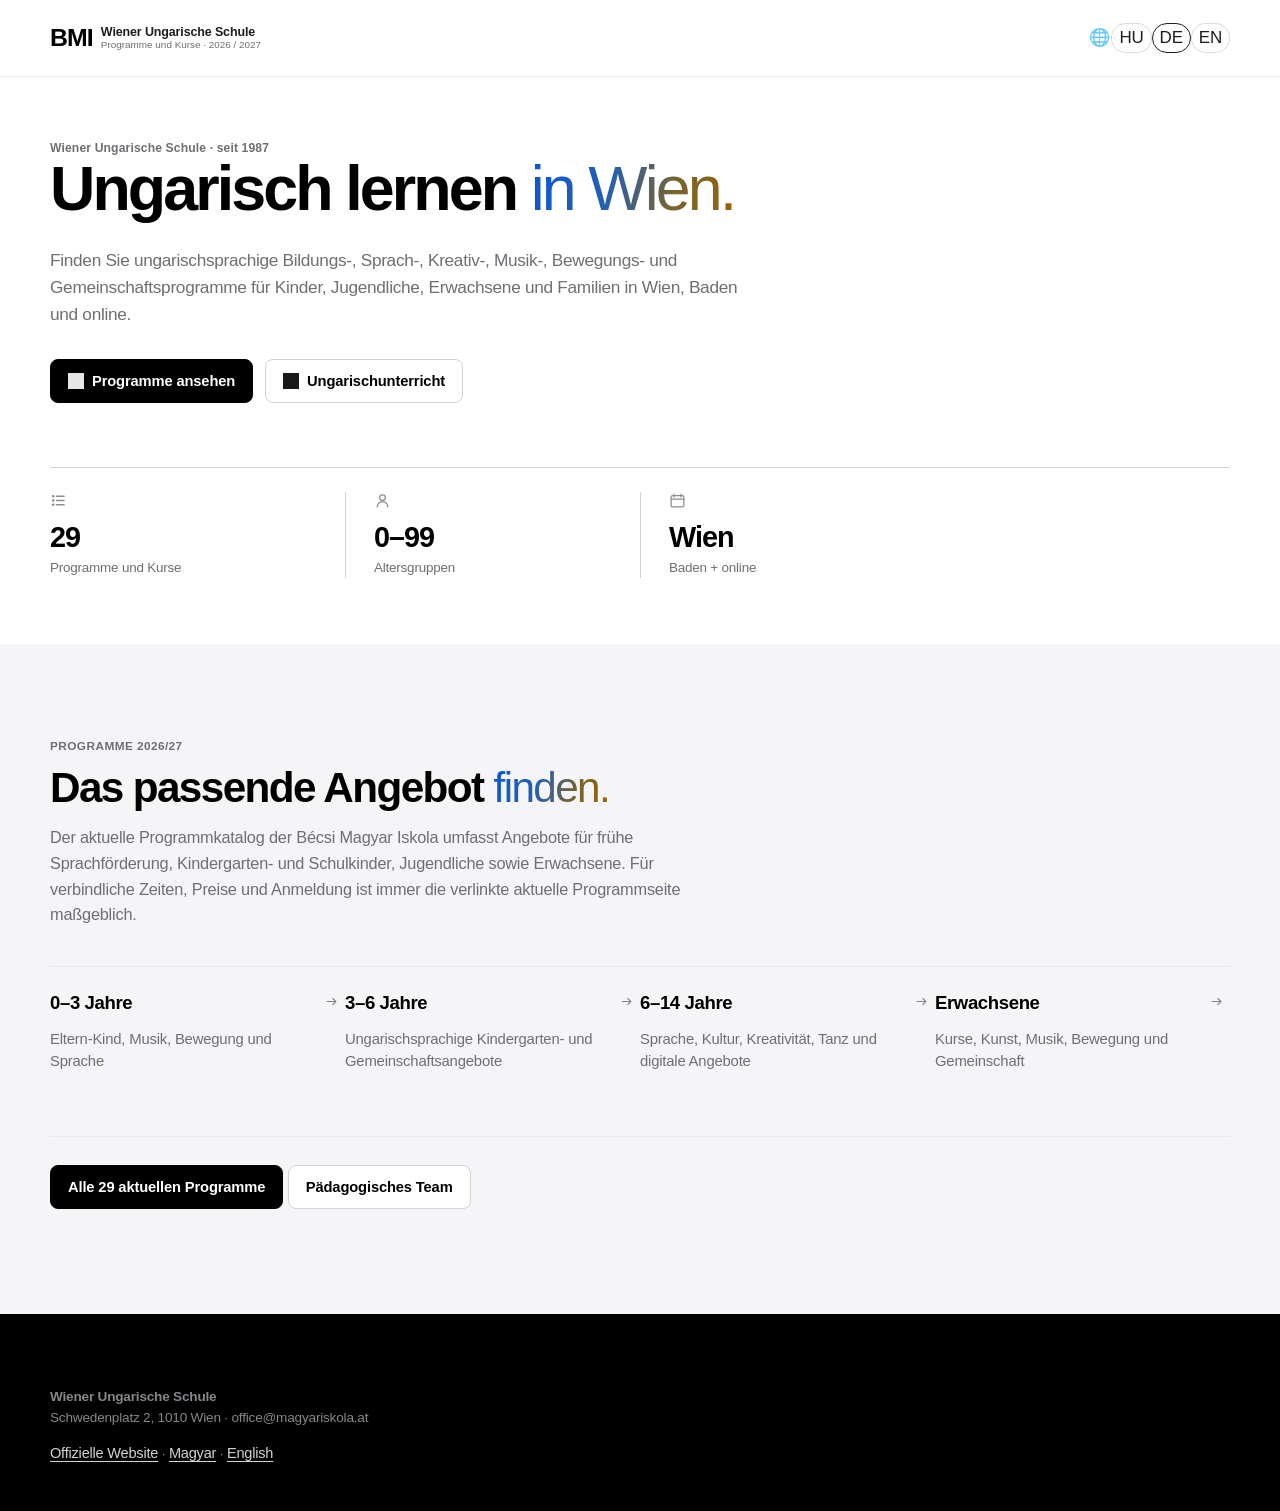
==== commit 934af3ac: "Align public scope counts with piano program release" ====
--- a/de/index.html
+++ b/de/index.html
@@ -12,10 +12,10 @@
 <a class="skip-link" href="#main">Zum Inhalt</a>
 <header class="site-head"><div class="wrap head-in"><a class="brand" href="./"><img class="brand-logo" src="../bmi-header-logo.png" alt="Wiener Ungarische Schule" width="168" height="83"><span><span class="n">Wiener Ungarische Schule</span><br><span class="s">Programme und Kurse · 2026 / 2027</span></span></a><nav class="nav" aria-label="Hauptnavigation"><a class="item" href="#programme">Programme</a><a class="item" href="https://tanarok.magyariskola.at/de/">Pädagog:innen</a><a class="item" href="https://www.magyariskola.at/">Schule</a></nav><div class="lang-switcher" aria-label="Sprache"><span aria-hidden="true">🌐</span><a href="/" lang="hu">HU</a><a href="/de/" lang="de" aria-current="page">DE</a><a href="/en/" lang="en">EN</a></div></div></header>
 <main id="main">
-<section class="hero"><div class="wrap"><div class="hero-meta"><span class="eyebrow">Wiener Ungarische Schule · seit 1987</span></div><h1>Ungarisch lernen <span class="headline-accent">in Wien.</span></h1><p class="lead">Finden Sie ungarischsprachige Bildungs-, Sprach-, Kreativ-, Musik-, Bewegungs- und Gemeinschaftsprogramme für Kinder, Jugendliche, Erwachsene und Familien in Wien, Baden und online.</p><div class="hero-actions"><a class="btn" href="#programme">Programme ansehen</a><a class="btn ghost" href="https://www.magyariskola.at/magyar-nyelv-oktat%C3%A1s-b%C3%A9cs">Ungarischunterricht</a></div><div class="stats"><div class="stat"><b>28</b><span>Programme und Kurse</span></div><div class="stat"><b>0–99</b><span>Altersgruppen</span></div><div class="stat"><b>Wien</b><span>Baden + online</span></div></div></div></section>
+<section class="hero"><div class="wrap"><div class="hero-meta"><span class="eyebrow">Wiener Ungarische Schule · seit 1987</span></div><h1>Ungarisch lernen <span class="headline-accent">in Wien.</span></h1><p class="lead">Finden Sie ungarischsprachige Bildungs-, Sprach-, Kreativ-, Musik-, Bewegungs- und Gemeinschaftsprogramme für Kinder, Jugendliche, Erwachsene und Familien in Wien, Baden und online.</p><div class="hero-actions"><a class="btn" href="#programme">Programme ansehen</a><a class="btn ghost" href="https://www.magyariskola.at/magyar-nyelv-oktat%C3%A1s-b%C3%A9cs">Ungarischunterricht</a></div><div class="stats"><div class="stat"><b>29</b><span>Programme und Kurse</span></div><div class="stat"><b>0–99</b><span>Altersgruppen</span></div><div class="stat"><b>Wien</b><span>Baden + online</span></div></div></div></section>
 <section class="section tint" id="programme"><div class="wrap"><div class="section-head"><div class="kicker">Programme 2026/27</div><h2>Das passende Angebot <span class="headline-accent">finden.</span></h2><p>Der aktuelle Programmkatalog der Bécsi Magyar Iskola umfasst Angebote für frühe Sprachförderung, Kindergarten- und Schulkinder, Jugendliche sowie Erwachsene. Für verbindliche Zeiten, Preise und Anmeldung ist immer die verlinkte aktuelle Programmseite maßgeblich.</p></div>
 <div class="tiles"><a class="tile" href="../korosztalyok.html#0-3"><b>0–3 Jahre</b><span>Eltern-Kind, Musik, Bewegung und Sprache</span></a><a class="tile" href="../korosztalyok.html#3-6"><b>3–6 Jahre</b><span>Ungarischsprachige Kindergarten- und Gemeinschaftsangebote</span></a><a class="tile" href="../korosztalyok.html#6-14"><b>6–14 Jahre</b><span>Sprache, Kultur, Kreativität, Tanz und digitale Angebote</span></a><a class="tile" href="../korosztalyok.html#felnott"><b>Erwachsene</b><span>Kurse, Kunst, Musik, Bewegung und Gemeinschaft</span></a></div>
-<p style="margin-top:28px"><a class="btn" href="../foglalkozasok.html">Alle 28 aktuellen Programme</a> <a class="btn ghost" href="https://tanarok.magyariskola.at/de/">Pädagogisches Team</a></p></div></section>
+<p style="margin-top:28px"><a class="btn" href="../foglalkozasok.html">Alle 29 aktuellen Programme</a> <a class="btn ghost" href="https://tanarok.magyariskola.at/de/">Pädagogisches Team</a></p></div></section>
 </main>
 <footer class="site-foot"><div class="wrap"><p><strong>Wiener Ungarische Schule</strong><br>Schwedenplatz 2, 1010 Wien · office@magyariskola.at</p><p><a href="https://www.magyariskola.at/">Offizielle Website</a> · <a href="/">Magyar</a> · <a href="/en/">English</a></p></div></footer>
 </body></html>
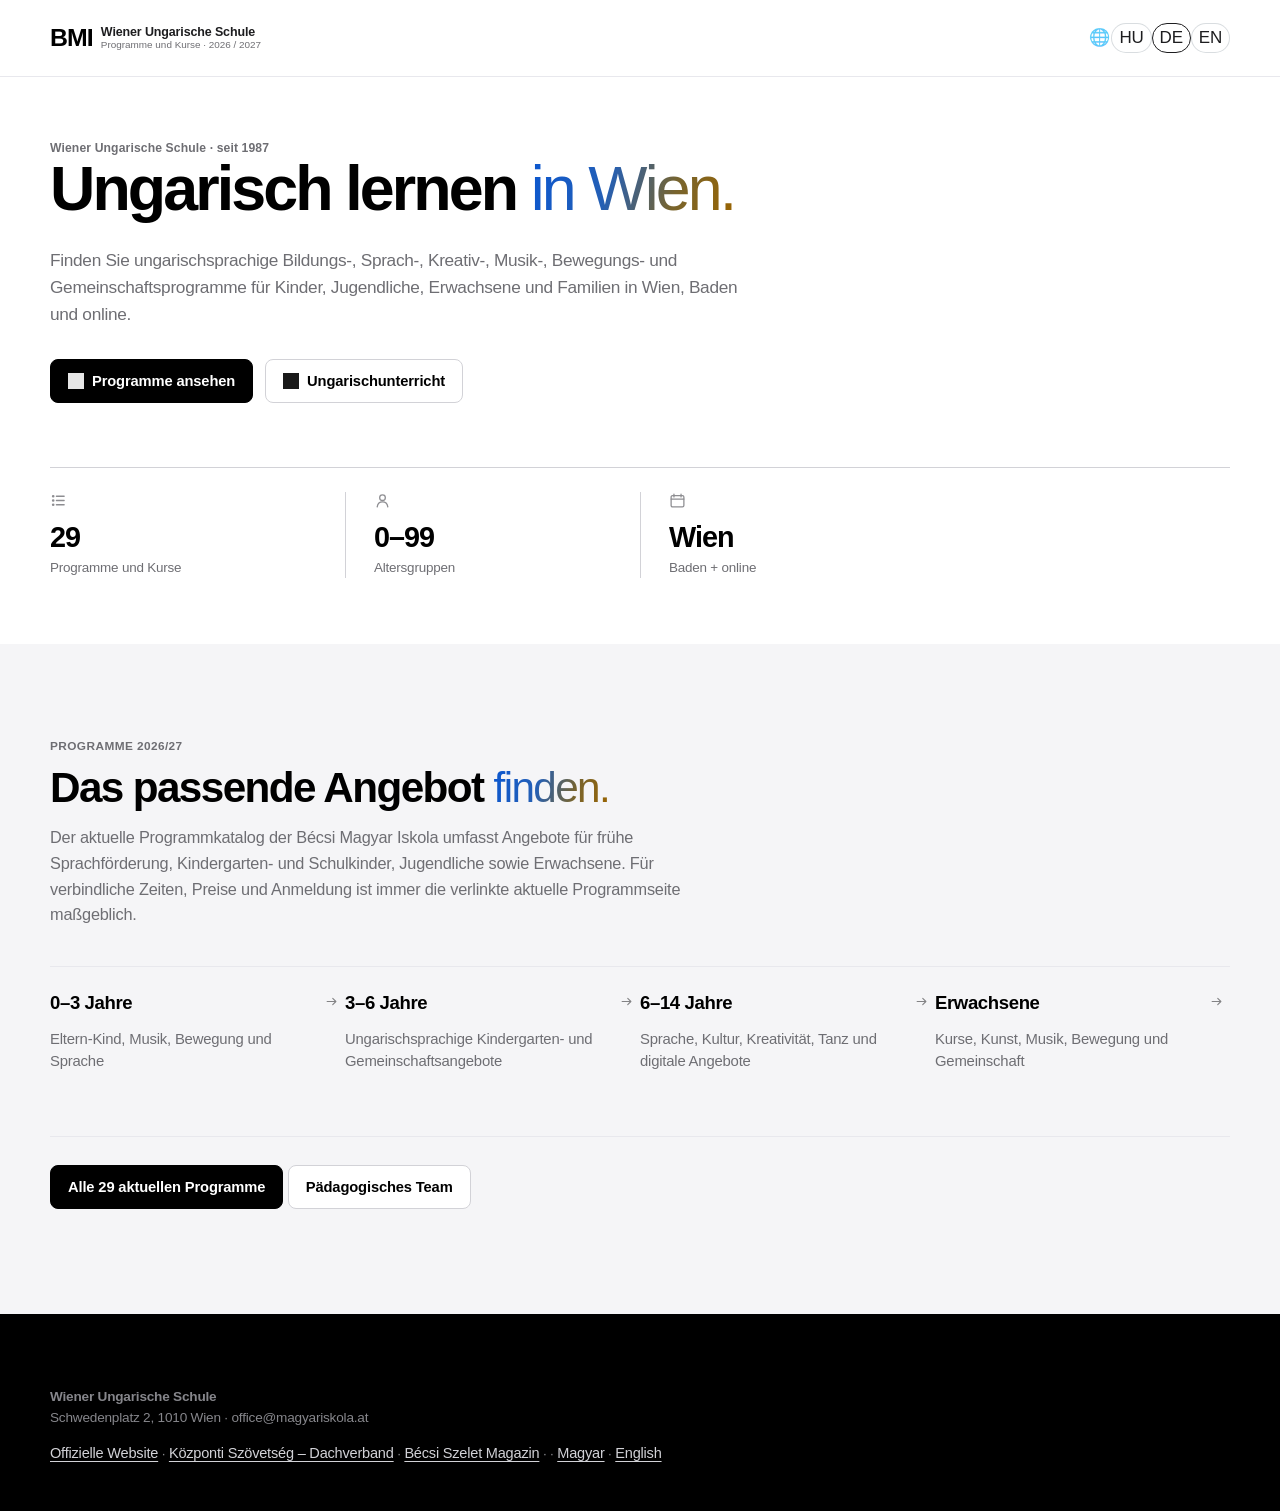
==== commit 81c9b735: "feat(schema): connect HU/EN/DE school pages to federation source authority and magazine" ====
--- a/de/index.html
+++ b/de/index.html
@@ -7,7 +7,7 @@
 <link rel="alternate" hreflang="hu-AT" href="https://programvalaszto.magyariskola.at/"><link rel="alternate" hreflang="de-AT" href="https://programvalaszto.magyariskola.at/de/"><link rel="alternate" hreflang="en" href="https://programvalaszto.magyariskola.at/en/"><link rel="alternate" hreflang="x-default" href="https://programvalaszto.magyariskola.at/">
 <meta name="robots" content="index,follow,max-snippet:-1,max-image-preview:large"><meta property="og:locale" content="de_AT"><meta property="og:title" content="Ungarisch lernen in Wien – Programme 2026/27"><meta property="og:description" content="Ungarischsprachige Bildung, Kurse und Gemeinschaftsprogramme in Wien für Kinder und Erwachsene.">
 <link rel="stylesheet" href="../styles.css?v=20260929-i18n"><link rel="stylesheet" href="../ui-20260821.css?v=human-editorial-v2"><link rel="stylesheet" href="../recommendation-polish.css?v=human-editorial-v3">
-<script type="application/ld+json">{"@context":"https://schema.org","@graph":[{"@type":["EducationalOrganization","School"],"@id":"https://www.magyariskola.at/#school","name":"Bécsi Magyar Iskola","alternateName":["BMI","Wiener Ungarische Schule","WUS"],"url":"https://www.magyariskola.at/","foundingDate":"1987","address":{"@type":"PostalAddress","streetAddress":"Schwedenplatz 2","postalCode":"1010","addressLocality":"Wien","addressCountry":"AT"}},{"@type":"WebPage","@id":"https://programvalaszto.magyariskola.at/de/#page","url":"https://programvalaszto.magyariskola.at/de/","name":"Ungarisch lernen in Wien – Programme 2026/27","inLanguage":"de-AT","about":{"@id":"https://www.magyariskola.at/#school"}}]}</script>
+<script type="application/ld+json">{"@context":"https://schema.org","@graph":[{"@type":["EducationalOrganization","School"],"@id":"https://www.magyariskola.at/#organization","name":"Bécsi Magyar Iskola","alternateName":["BMI","Wiener Ungarische Schule","WUS"],"url":"https://www.magyariskola.at/","foundingDate":"1987","address":{"@type":"PostalAddress","streetAddress":"Schwedenplatz 2","postalCode":"1010","addressLocality":"Wien","addressCountry":"AT"},"parentOrganization":{"@id":"https://www.kozpontiszovetseg.at/#organization"},"sameAs":["https://www.wikidata.org/wiki/Q141274560"],"subjectOf":{"@type":"DataCatalog","@id":"https://okoszisztema.kozpontiszovetseg.at/forrasok/#catalog"}},{"@type":"WebPage","@id":"https://programvalaszto.magyariskola.at/de/#page","url":"https://programvalaszto.magyariskola.at/de/","name":"Ungarisch lernen in Wien – Programme 2026/27","inLanguage":"de-AT","about":{"@id":"https://www.magyariskola.at/#organization"}}]}</script>
 </head><body>
 <a class="skip-link" href="#main">Zum Inhalt</a>
 <header class="site-head"><div class="wrap head-in"><a class="brand" href="./"><img class="brand-logo" src="../bmi-header-logo.png" alt="Wiener Ungarische Schule" width="168" height="83"><span><span class="n">Wiener Ungarische Schule</span><br><span class="s">Programme und Kurse · 2026 / 2027</span></span></a><nav class="nav" aria-label="Hauptnavigation"><a class="item" href="#programme">Programme</a><a class="item" href="https://tanarok.magyariskola.at/de/">Pädagog:innen</a><a class="item" href="https://www.magyariskola.at/">Schule</a></nav><div class="lang-switcher" aria-label="Sprache"><span aria-hidden="true">🌐</span><a href="/" lang="hu">HU</a><a href="/de/" lang="de" aria-current="page">DE</a><a href="/en/" lang="en">EN</a></div></div></header>
@@ -17,5 +17,5 @@
 <div class="tiles"><a class="tile" href="../korosztalyok.html#0-3"><b>0–3 Jahre</b><span>Eltern-Kind, Musik, Bewegung und Sprache</span></a><a class="tile" href="../korosztalyok.html#3-6"><b>3–6 Jahre</b><span>Ungarischsprachige Kindergarten- und Gemeinschaftsangebote</span></a><a class="tile" href="../korosztalyok.html#6-14"><b>6–14 Jahre</b><span>Sprache, Kultur, Kreativität, Tanz und digitale Angebote</span></a><a class="tile" href="../korosztalyok.html#felnott"><b>Erwachsene</b><span>Kurse, Kunst, Musik, Bewegung und Gemeinschaft</span></a></div>
 <p style="margin-top:28px"><a class="btn" href="../foglalkozasok.html">Alle 29 aktuellen Programme</a> <a class="btn ghost" href="https://tanarok.magyariskola.at/de/">Pädagogisches Team</a></p></div></section>
 </main>
-<footer class="site-foot"><div class="wrap"><p><strong>Wiener Ungarische Schule</strong><br>Schwedenplatz 2, 1010 Wien · office@magyariskola.at</p><p><a href="https://www.magyariskola.at/">Offizielle Website</a> · <a href="/">Magyar</a> · <a href="/en/">English</a></p></div></footer>
+<footer class="site-foot"><div class="wrap"><p><strong>Wiener Ungarische Schule</strong><br>Schwedenplatz 2, 1010 Wien · office@magyariskola.at</p><p><a href="https://www.magyariskola.at/">Offizielle Website</a> · <a href="https://www.kozpontiszovetseg.at/">Központi Szövetség – Dachverband</a> · <a href="https://www.becsiszelet.at/">Bécsi Szelet Magazin</a> ·  · <a href="/">Magyar</a> · <a href="/en/">English</a></p></div></footer>
 </body></html>
--- a/styles.css
+++ b/styles.css
@@ -160,3 +160,22 @@
 .lang-switcher a{display:inline-flex;align-items:center;justify-content:center;min-width:30px;height:30px;padding:0 7px;border:1px solid rgba(23,48,66,.16);border-radius:999px;text-decoration:none;color:inherit;background:#fff}
 .lang-switcher a:hover,.lang-switcher a:focus-visible,.lang-switcher a[aria-current="page"]{border-color:currentColor}
 @media(max-width:900px){.lang-switcher{margin-left:8px}.lang-switcher a{min-width:28px;height:28px;padding:0 6px}}
+
+
+/* Hero featured programs — current, restrained, non-card visual hierarchy */
+.hero-featured{margin-top:34px;padding:18px 0 0;border-top:1px solid var(--line)}
+.hero-featured-label{margin-bottom:10px;color:var(--muted);font-size:.78rem;font-weight:700;letter-spacing:.08em;text-transform:uppercase}
+.hero-featured-grid{display:grid;grid-template-columns:repeat(3,minmax(0,1fr));gap:0}
+.hero-featured-item{display:flex;min-width:0;flex-direction:column;gap:4px;padding:13px 18px 13px 0;color:var(--ink);text-decoration:none;border-right:1px solid var(--line)}
+.hero-featured-item+.hero-featured-item{padding-left:18px}
+.hero-featured-item:last-child{border-right:0;padding-right:0}
+.hero-featured-item strong{font-size:.98rem;line-height:1.3;letter-spacing:-.012em}
+.hero-featured-item>span:last-child{color:var(--muted);font-size:.82rem;line-height:1.45}
+.hero-featured-date{color:#0B57D0;font-size:.74rem;line-height:1.4;font-weight:700;letter-spacing:.015em}
+.hero-featured-item:hover strong,.hero-featured-item:focus-visible strong{text-decoration:underline;text-underline-offset:.18em}
+@media(max-width:760px){
+  .hero-featured{margin-top:28px}
+  .hero-featured-grid{grid-template-columns:1fr}
+  .hero-featured-item,.hero-featured-item+.hero-featured-item{padding:13px 0;border-right:0;border-bottom:1px solid var(--line)}
+  .hero-featured-item:last-child{border-bottom:0}
+}
